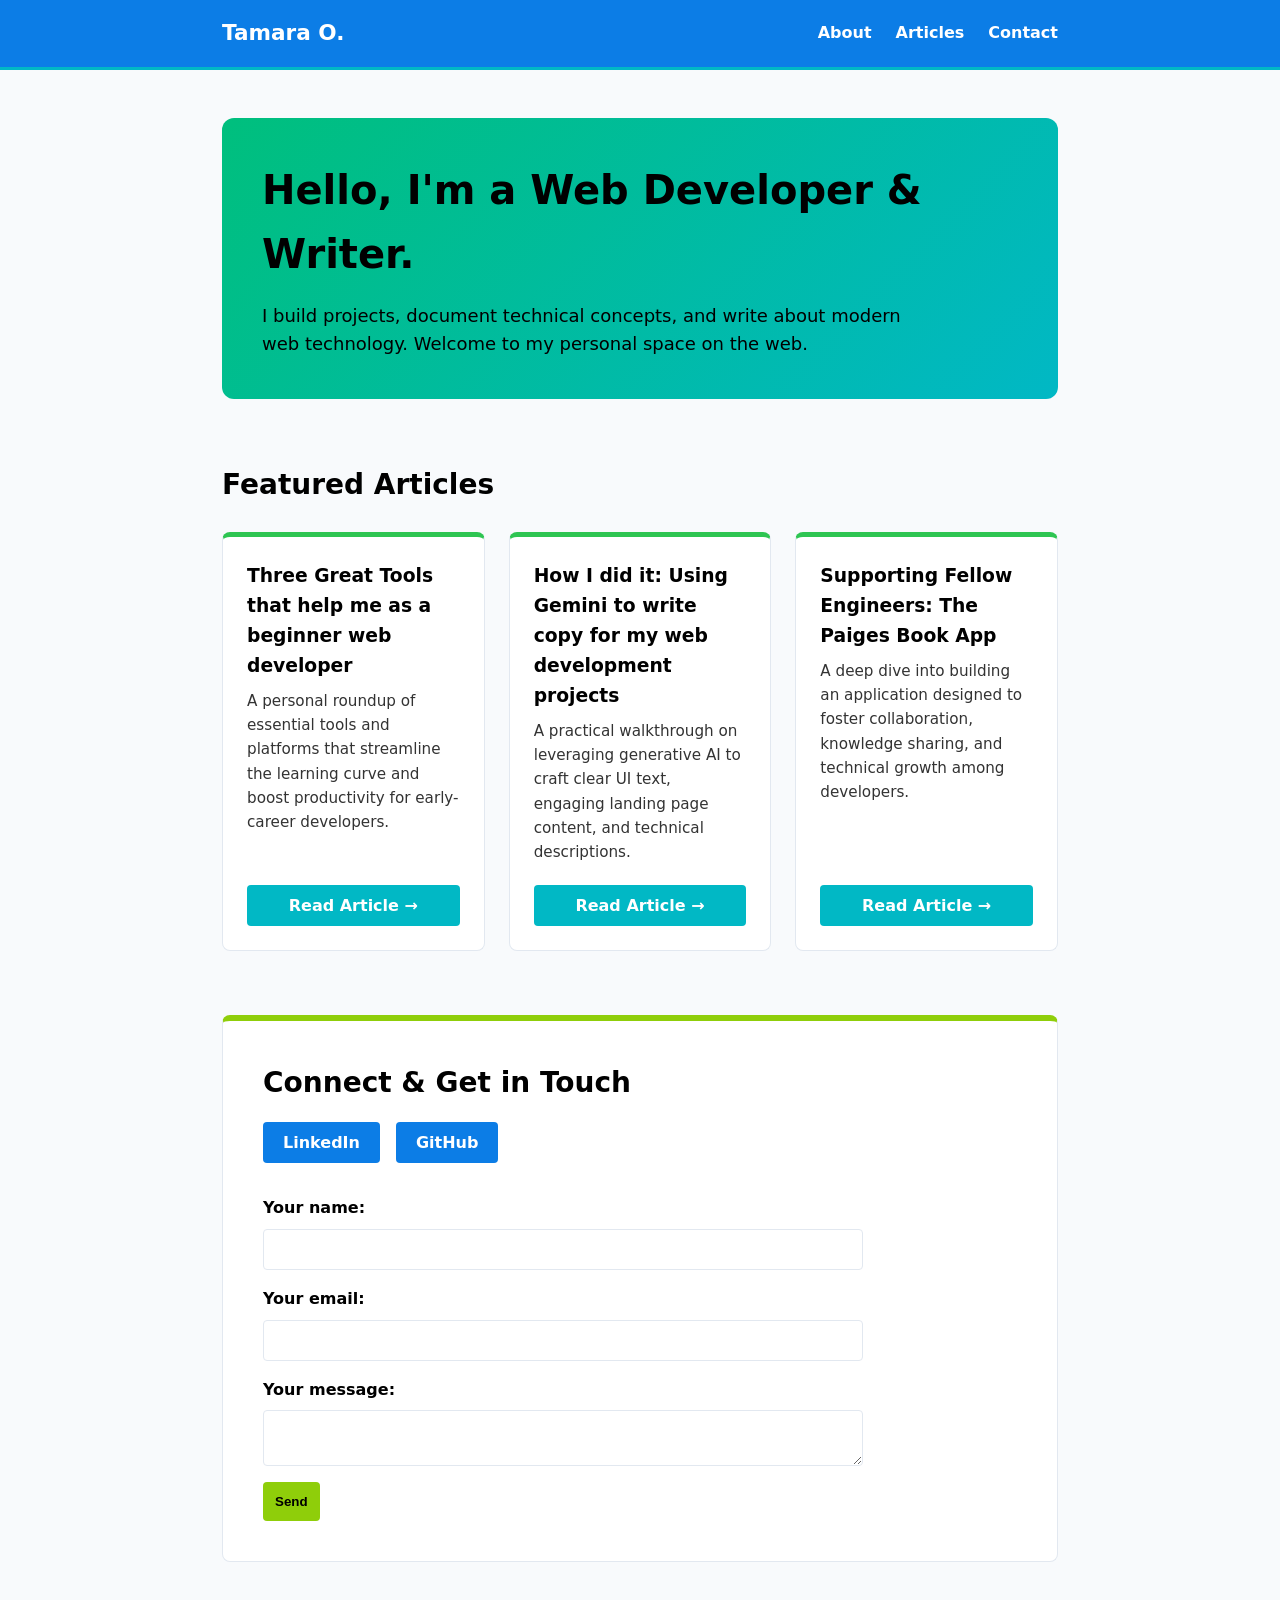
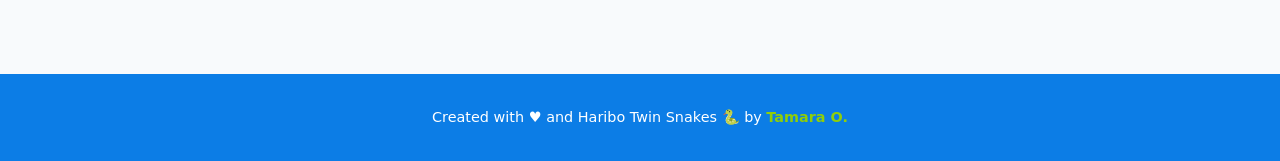
==== index.html @ 294b7c54 "initial upload of comms portfolio" ====
<!DOCTYPE html>
<html lang="en">
<head>
  <meta charset="UTF-8" />
  <meta name="viewport" content="width=device-width, initial-scale=1.0" />
  <title>Tamara O. | Communications Portfolio</title>
  <link rel="stylesheet" type="text/css" href="./style/style.css">
</head>
<body>

  <header>
    <nav>
      <a href="#" class="logo">Tamara O.</a>
      <ul class="nav-links">
        <li><a href="#about">About</a></li>
        <li><a href="#articles">Articles</a></li>
        <li><a href="#contact">Contact</a></li>
      </ul>
    </nav>
  </header>

  <main>
    <section id="about">
      <h1>Hello, I'm a Web Developer & Writer.</h1>
      <p>I build projects, document technical concepts, and write about modern web technology. Welcome to my personal space on the web.</p>
    </section>

    <section id="articles">
      <h2>Featured Articles</h2>
      <div class="grid">
        <article class="card">
          <div>
            <h3>Three Great Tools that help me as a beginner web developer</h3>
            <p>A personal roundup of essential tools and platforms that streamline the learning curve and boost productivity for early-career developers.</p>
          </div>
          <a href="./articles/article-1">Read Article &rarr;</a>
        </article>

        <article class="card">
          <div>
            <h3>How I did it: Using Gemini to write copy for my web development projects</h3>
            <p>A practical walkthrough on leveraging generative AI to craft clear UI text, engaging landing page content, and technical descriptions.</p>
          </div>
          <a href="./articles/article-2">Read Article &rarr;</a>
        </article>

        <article class="card">
          <div>
            <h3>Supporting Fellow Engineers: The Paiges Book App</h3>
            <p>A deep dive into building an application designed to foster collaboration, knowledge sharing, and technical growth among developers.</p>
          </div>
          <a href="./articles/article-3">Read Article &rarr;</a>
        </article>
      </div>
    </section>

    <section id="contact">
      <h2>Connect & Get in Touch</h2>
      <div class="social-links">
        <a href="https://linkedin.com/in/hiretamara" target="_blank" rel="noopener" class="social-btn">LinkedIn</a>
        <a href="https://github.com/hiretamara" target="_blank" rel="noopener" class="social-btn">GitHub</a>
      </div>

      <form action="https://formspree.io/f/xgogkzzw" method="POST">
           <label>
          Your name:
          <input type="text" name="name">
        </label>
        <label>
          Your email:
          <input type="email" name="email">
        </label>
        <label>
          Your message:
          <textarea name="message"></textarea>
        </label>
        <button type="submit">Send</button>
      </form>
    </section>
  </main>

  <footer>
    <p>Created with &hearts; and Haribo Twin Snakes &#128013; by <a href="https://portfolio-link-example.com" target="_blank" rel="noopener">Tamara O.</a></p>
  </footer>

  <script>
    // Pure Vanilla JS smooth scrolling fallback for internal navigation
    document.querySelectorAll('.nav-links a[href^="#"]').forEach(anchor => {
      anchor.addEventListener('click', function (e) {
        e.preventDefault();
        const targetSection = document.querySelector(this.getAttribute('href'));
        if (targetSection) {
          targetSection.scrollIntoView({
            behavior: 'smooth'
          });
        }
      });
    });
  </script>
</body>
</html>
---- style/style.css ----
:root {
      --color-lime: #8fce0a;
      --color-green: #2ec552;
      --color-teal: #00bf7d;
      --color-cyan: #01b8c5;
      --color-blue: #0c7de6;

      --bg-color: #f8fafc;
      --card-bg: #ffffff;
      --text-dark: #000000;
      --text-light: #ffffff;
      --border-color: #e2e8f0;
    }

    * {
      box-sizing: border-box;
      margin: 0;
      padding: 0;
    }

    html {
      scroll-behavior: smooth;
    }

    body {
      font-family: system-ui, -apple-system, BlinkMacSystemFont, 'Segoe UI', Roboto, sans-serif;
      line-height: 1.6;
      background-color: var(--bg-color);
      color: var(--text-dark);
    }

    header {
      background: var(--color-blue);
      border-bottom: 3px solid var(--color-cyan);
      position: sticky;
      top: 0;
      z-index: 10;
    }

    nav {
      max-width: 900px;
      margin: 0 auto;
      padding: 1rem 2rem;
      display: flex;
      justify-content: space-between;
      align-items: center;
    }

    .logo {
      font-weight: 800;
      font-size: 1.35rem;
      color: var(--text-light);
      text-decoration: none;
    }

    .nav-links {
      display: flex;
      gap: 1.5rem;
      list-style: none;
    }

    .nav-links a {
      text-decoration: none;
      color: var(--text-light);
      font-weight: 600;
      font-size: 1rem;
      transition: color 0.2s ease;
    }

    .nav-links a:hover {
      color: var(--color-lime);
    }

    main {
      max-width: 900px;
      margin: 0 auto;
      padding: 3rem 2rem;
    }

    section {
      margin-bottom: 4rem;
    }

    #about {
      background: linear-gradient(135deg, var(--color-teal), var(--color-cyan));
      padding: 2.5rem;
      border-radius: 12px;
      color: var(--text-dark);
    }

    #about h1 {
      font-size: 2.5rem;
      margin-bottom: 1rem;
      color: var(--text-dark);
    }

    #about p {
      font-size: 1.125rem;
      max-width: 650px;
      color: var(--text-dark);
      font-weight: 500;
    }

    h2 {
      color: var(--text-dark);
      font-size: 1.75rem;
      margin-bottom: 1rem;
    }

    .grid {
      display: grid;
      grid-template-columns: repeat(auto-fit, minmax(250px, 1fr));
      gap: 1.5rem;
      margin-top: 1.5rem;
    }

    .card {
      background: var(--card-bg);
      border-top: 5px solid var(--color-green);
      border-left: 1px solid var(--border-color);
      border-right: 1px solid var(--border-color);
      border-bottom: 1px solid var(--border-color);
      border-radius: 8px;
      padding: 1.5rem;
      display: flex;
      flex-direction: column;
      justify-content: space-between;
      transition: transform 0.2s ease, box-shadow 0.2s ease;
    }

    .card:hover {
      transform: translateY(-4px);
      box-shadow: 0 10px 15px -3px rgba(0, 0, 0, 0.1);
    }

    .card h3 {
      margin-bottom: 0.5rem;
      color: var(--text-dark);
    }

    .card p {
      font-size: 0.95rem;
      color: #333333;
      margin-bottom: 1.25rem;
    }

    .card a {
      display: inline-block;
      background: var(--color-cyan);
      color: var(--text-light);
      text-decoration: none;
      font-weight: 600;
      padding: 0.5rem 1rem;
      border-radius: 4px;
      text-align: center;
      transition: background 0.2s ease;
    }

    .card a:hover {
      background: var(--color-blue);
    }

    #contact {
      background: var(--card-bg);
      border: 1px solid var(--border-color);
      border-top: 6px solid var(--color-lime);
      border-radius: 8px;
      padding: 2.5rem;
    }

    .social-links {
      display: flex;
      gap: 1rem;
      margin-bottom: 2rem;
    }

    .social-btn {
      display: inline-block;
      padding: 0.5rem 1.25rem;
      background: var(--color-blue);
      color: var(--text-light);
      text-decoration: none;
      font-weight: 600;
      border-radius: 4px;
      transition: background 0.2s ease;
    }

    .social-btn:hover {
      background: var(--color-teal);
      color: var(--text-dark);
    }

    form {
      display: flex;
      flex-direction: column;
      gap: 1rem;
      max-width: 600px;
    }

    label {
      display: flex;
      flex-direction: column;
      gap: 0.5rem;
      font-weight: 600;
    }

    input, textarea {
      width: 100%;
      padding: 0.75rem;
      border: 1px solid var(--border-color);
      border-radius: 4px;
      color: var(--text-dark);
      font-family: inherit;
    }

    button[type="submit"] {
      background: var(--color-lime);
      color: var(--text-dark);
      border: none;
      padding: 0.75rem;
      border-radius: 4px;
      font-weight: 700;
      cursor: pointer;
      transition: background 0.2s ease;
      align-self: flex-start;
    }

    button[type="submit"]:hover {
      background: var(--color-green);
      color: var(--text-light);
    }

    footer {
      text-align: center;
      padding: 2rem;
      background: var(--color-blue);
      color: var(--text-light);
      font-size: 0.9rem;
    }

    footer a {
      color: var(--color-lime);
      text-decoration: none;
      font-weight: 600;
    }

    footer a:hover {
      text-decoration: underline;
    }
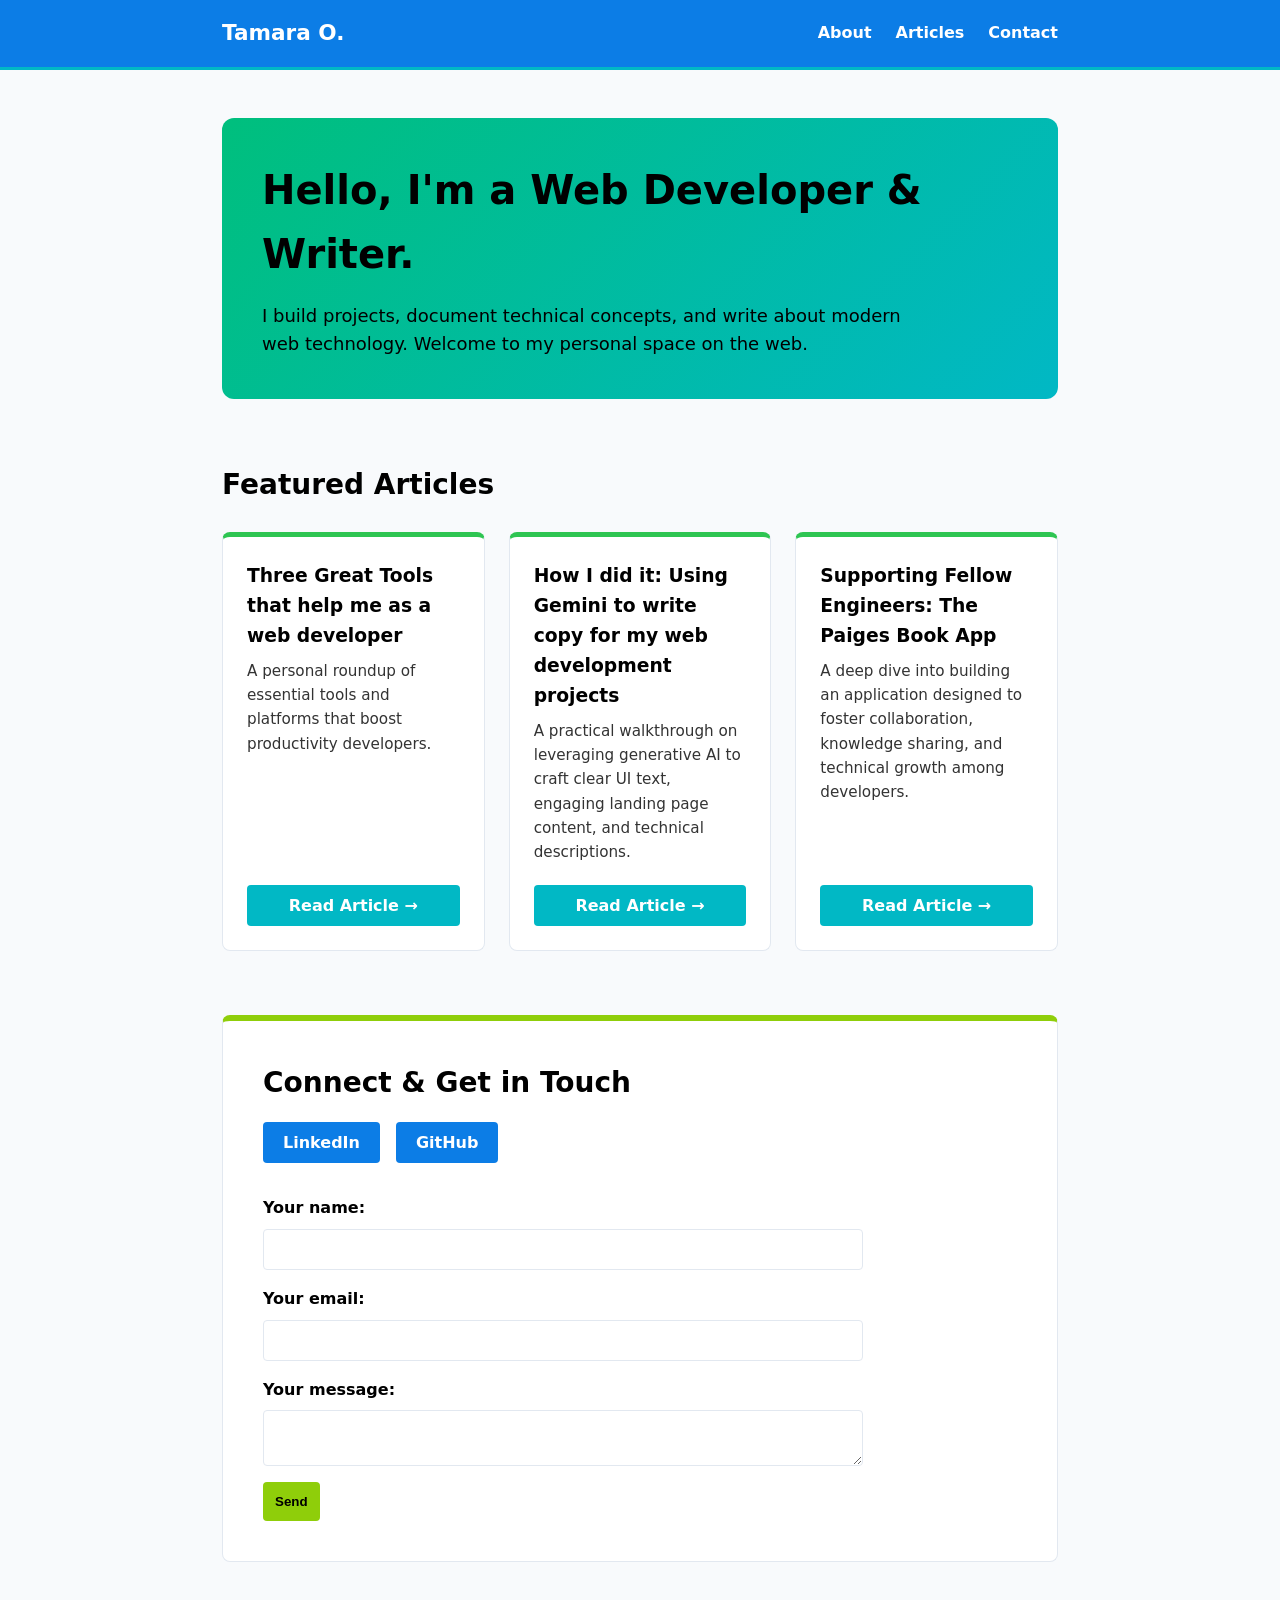
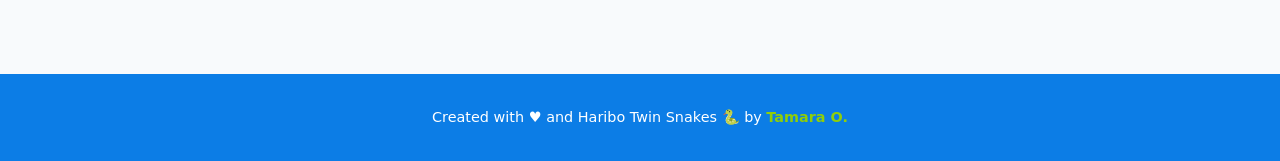
==== commit 7d94721b: "update article-1 card and footer url" ====
--- a/index.html
+++ b/index.html
@@ -30,8 +30,8 @@
       <div class="grid">
         <article class="card">
           <div>
-            <h3>Three Great Tools that help me as a beginner web developer</h3>
-            <p>A personal roundup of essential tools and platforms that streamline the learning curve and boost productivity for early-career developers.</p>
+            <h3>Three Great Tools that help me as a web developer</h3>
+            <p>A personal roundup of essential tools and platforms that boost productivity developers.</p>
           </div>
           <a href="./articles/article-1">Read Article &rarr;</a>
         </article>
@@ -80,7 +80,7 @@
   </main>
 
   <footer>
-    <p>Created with &hearts; and Haribo Twin Snakes &#128013; by <a href="https://portfolio-link-example.com" target="_blank" rel="noopener">Tamara O.</a></p>
+    <p>Created with &hearts; and Haribo Twin Snakes &#128013; by <a href="https://hiretamara.github.io/tamabff/" target="_blank" rel="noopener">Tamara O.</a></p>
   </footer>
 
   <script>
